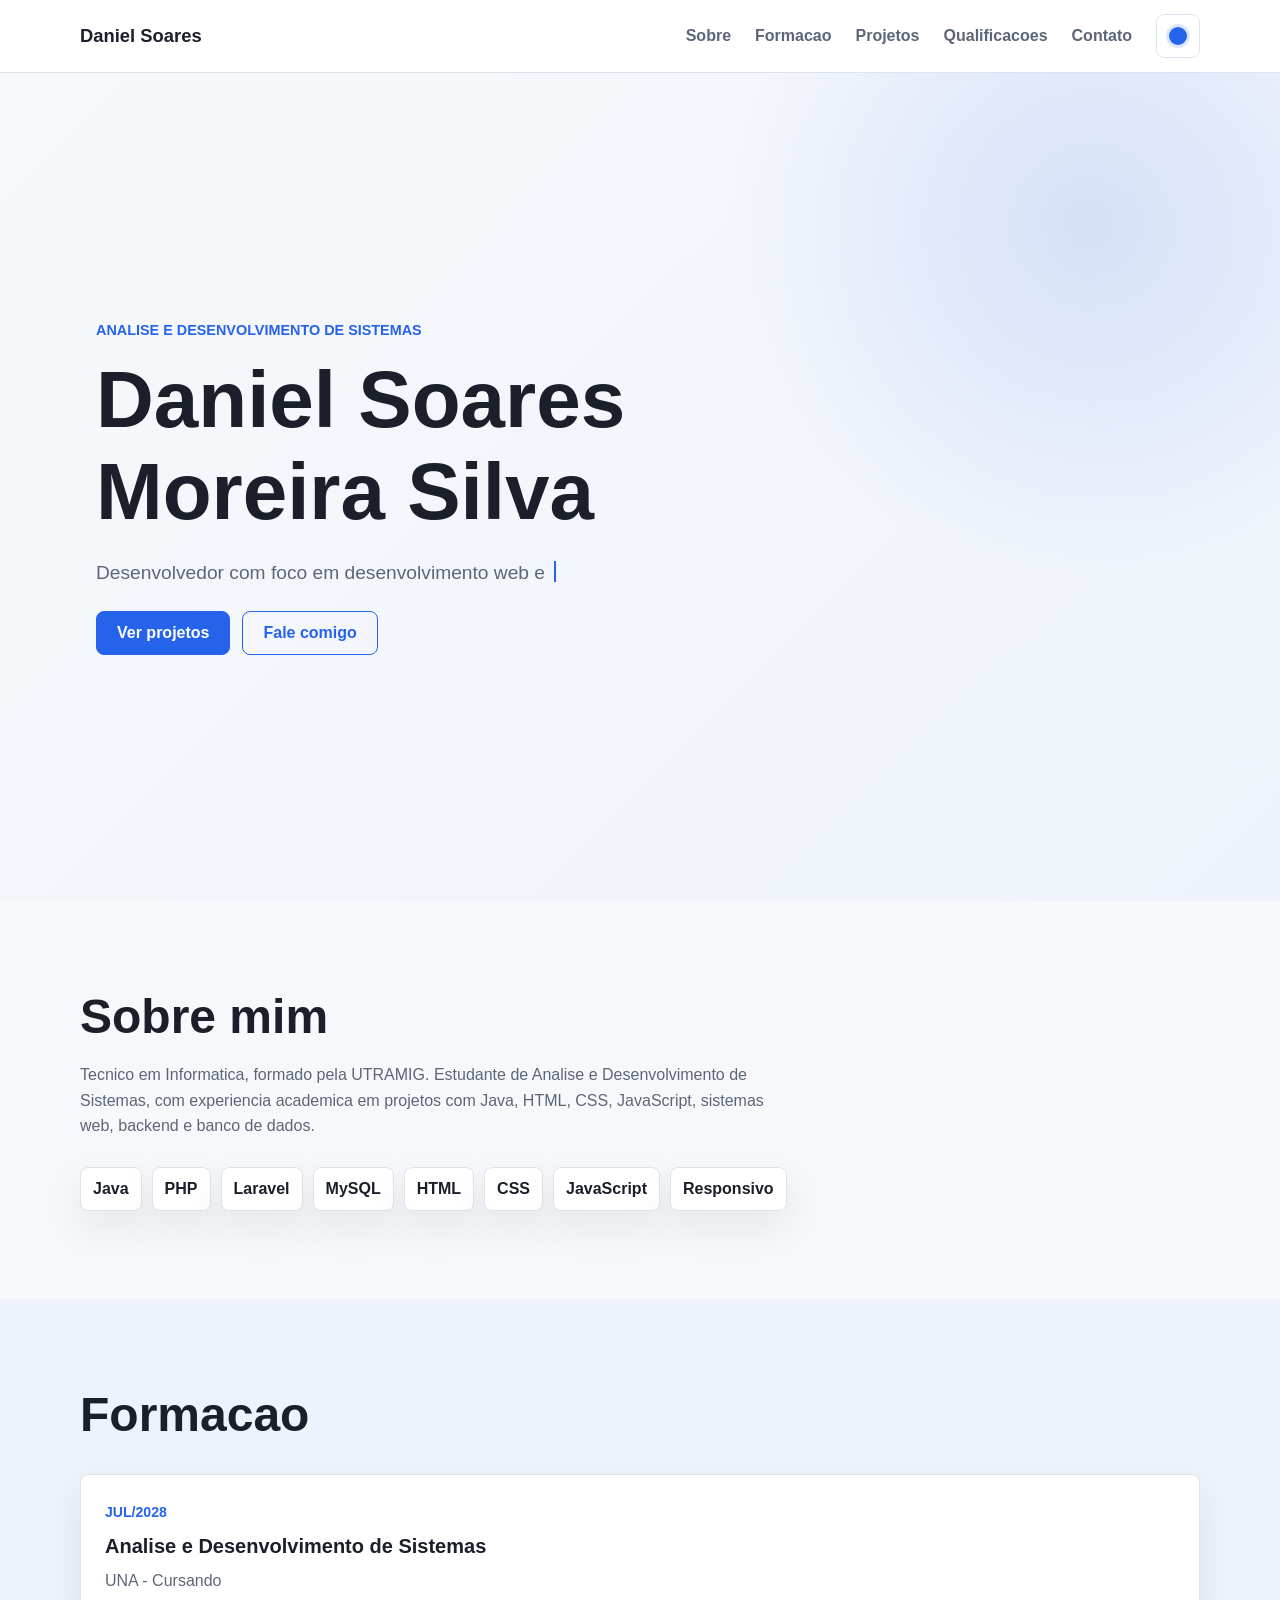
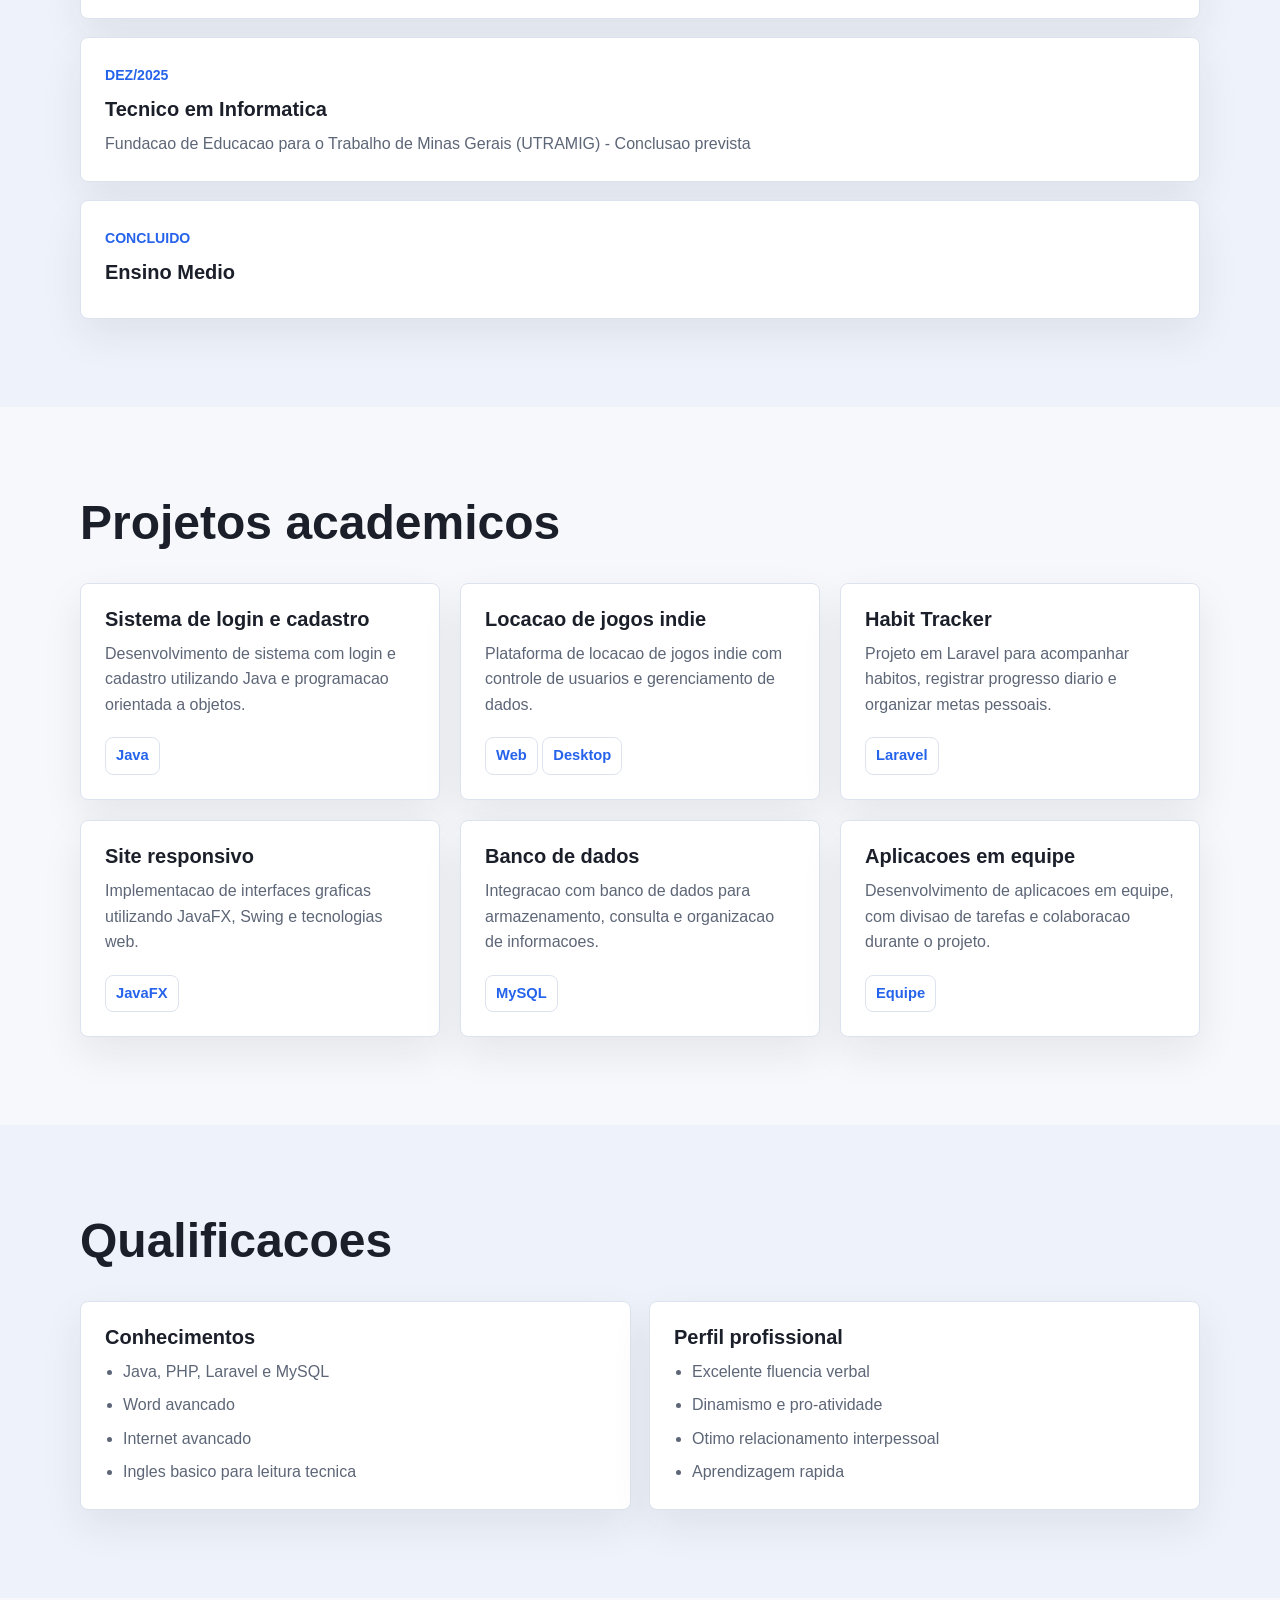
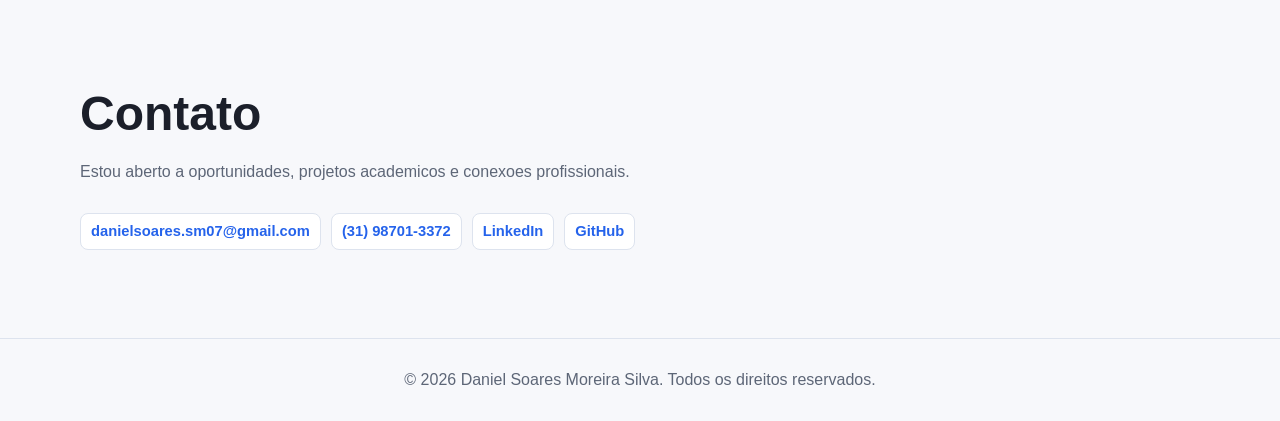
==== index.html @ de7eb10c "Add initial HTML, CSS, JS files and favicon for portfolio" ====
<!DOCTYPE html>
<html lang="pt-BR">
<head>
  <meta charset="UTF-8">
  <meta name="viewport" content="width=device-width, initial-scale=1.0">
  <title>Daniel Soares Moreira Silva | Portfolio</title>
  <link rel="icon" type="image/svg+xml" href="assets/images/favicon.svg">
  <link rel="stylesheet" href="css/style.css">
</head>
<body>
  <div class="scroll-progress" aria-hidden="true"></div>

  <header class="site-header">
    <nav class="nav">
      <a class="logo" href="#inicio">Daniel Soares</a>

      <ul class="nav-links">
        <li><a href="#sobre">Sobre</a></li>
        <li><a href="#formacao">Formacao</a></li>
        <li><a href="#projetos">Projetos</a></li>
        <li><a href="#qualificacoes">Qualificacoes</a></li>
        <li><a href="#contato">Contato</a></li>
      </ul>

      <div class="nav-actions">
        <button class="theme-toggle" type="button" aria-label="Alternar tema" aria-pressed="false">
          <span class="theme-toggle-icon" aria-hidden="true"></span>
        </button>

        <button class="menu-toggle" type="button" aria-label="Abrir menu" aria-expanded="false">
          <span></span>
          <span></span>
          <span></span>
        </button>
      </div>
    </nav>
  </header>

  <main>
    <section id="inicio" class="hero reveal">
      <div class="hero-content">
        <p class="eyebrow">Analise e Desenvolvimento de Sistemas</p>
        <h1>Daniel Soares Moreira Silva</h1>
        <p>Desenvolvedor com foco em <span class="typed-text"></span><span class="cursor" aria-hidden="true"></span></p>
        <div class="hero-actions">
          <a class="button" href="#projetos">Ver projetos</a>
          <a class="button button-secondary" href="#contato">Fale comigo</a>
        </div>
      </div>
    </section>

    <section id="sobre" class="section reveal">
      <div class="section-content">
        <h2>Sobre mim</h2>
        <p>
          Tecnico em Informatica, formado pela UTRAMIG. Estudante de Analise e Desenvolvimento de Sistemas, com experiencia academica em projetos com Java, HTML, CSS, JavaScript, sistemas web, backend e banco de dados.
        </p>
        <div class="skills">
          <span>Java</span>
          <span>PHP</span>
          <span>Laravel</span>
          <span>MySQL</span>
          <span>HTML</span>
          <span>CSS</span>
          <span>JavaScript</span>
          <span>Responsivo</span>
        </div>
      </div>
    </section>

    <section id="formacao" class="section section-muted reveal">
      <div class="section-content">
        <h2>Formacao</h2>
        <div class="timeline">
          <article class="timeline-item">
            <span class="timeline-date">Jul/2028</span>
            <h3>Analise e Desenvolvimento de Sistemas</h3>
            <p>UNA - Cursando</p>
          </article>

          <article class="timeline-item">
            <span class="timeline-date">Dez/2025</span>
            <h3>Tecnico em Informatica</h3>
            <p>Fundacao de Educacao para o Trabalho de Minas Gerais (UTRAMIG) - Conclusao prevista</p>
          </article>

          <article class="timeline-item">
            <span class="timeline-date">Concluido</span>
            <h3>Ensino Medio</h3>
          </article>
        </div>
      </div>
    </section>

    <section id="projetos" class="section reveal">
      <div class="section-content">
        <h2>Projetos academicos</h2>
        <div class="project-grid">
          <article class="project-card">
            <h3>Sistema de login e cadastro</h3>
            <p>Desenvolvimento de sistema com login e cadastro utilizando Java e programacao orientada a objetos.</p>
            <span class="project-tag">Java</span>
          </article>

          <article class="project-card">
            <h3>Locacao de jogos indie</h3>
            <p>Plataforma de locacao de jogos indie com controle de usuarios e gerenciamento de dados.</p>
            <span class="project-tag">Web</span>
            <span class="project-tag">Desktop</span>
          </article>

          <article class="project-card">
            <h3>Habit Tracker</h3>
            <p>Projeto em Laravel para acompanhar habitos, registrar progresso diario e organizar metas pessoais.</p>
            <span class="project-tag">Laravel</span>
          </article>

          <article class="project-card">
            <h3>Site responsivo</h3>
            <p>Implementacao de interfaces graficas utilizando JavaFX, Swing e tecnologias web.</p>
            <span class="project-tag">JavaFX</span>
          </article>

          <article class="project-card">
            <h3>Banco de dados</h3>
            <p>Integracao com banco de dados para armazenamento, consulta e organizacao de informacoes.</p>
            <span class="project-tag">MySQL</span>
          </article>

          <article class="project-card">
            <h3>Aplicacoes em equipe</h3>
            <p>Desenvolvimento de aplicacoes em equipe, com divisao de tarefas e colaboracao durante o projeto.</p>
            <span class="project-tag">Equipe</span>
          </article>
        </div>
      </div>
    </section>

    <section id="qualificacoes" class="section section-muted reveal">
      <div class="section-content">
        <h2>Qualificacoes</h2>
        <div class="info-grid">
          <article class="info-card">
            <h3>Conhecimentos</h3>
            <ul>
              <li>Java, PHP, Laravel e MySQL</li>
              <li>Word avancado</li>
              <li>Internet avancado</li>
              <li>Ingles basico para leitura tecnica</li>
            </ul>
          </article>

          <article class="info-card">
            <h3>Perfil profissional</h3>
            <ul>
              <li>Excelente fluencia verbal</li>
              <li>Dinamismo e pro-atividade</li>
              <li>Otimo relacionamento interpessoal</li>
              <li>Aprendizagem rapida</li>
            </ul>
          </article>
        </div>
      </div>
    </section>

    <section id="contato" class="section reveal">
      <div class="section-content">
        <h2>Contato</h2>
        <p>Estou aberto a oportunidades, projetos academicos e conexoes profissionais.</p>
        <div class="contact-list">
          <a href="mailto:danielsoares.sm07@gmail.com">danielsoares.sm07@gmail.com</a>
          <a href="tel:+5531987013372">(31) 98701-3372</a>
          <a href="https://www.linkedin.com/in/daniel-soares-2b769633a" aria-label="LinkedIn de Daniel">LinkedIn</a>
          <a href="https://github.com/dan-sms-dev" aria-label="GitHub de Daniel">GitHub</a>
        </div>
      </div>
    </section>
  </main>

  <footer class="site-footer">
    <p>&copy; <span id="current-year"></span> Daniel Soares Moreira Silva. Todos os direitos reservados.</p>
  </footer>

  <script src="js/script.js"></script>
</body>
</html>
---- css/style.css ----
:root {
  --color-bg: #f7f8fb;
  --color-surface: #ffffff;
  --color-surface-soft: #eef3fb;
  --color-text: #1b1f2a;
  --color-muted: #5d6677;
  --color-primary: #2563eb;
  --color-primary-dark: #1d4ed8;
  --color-border: #dde3ee;
  --color-header: rgba(255, 255, 255, 0.92);
  --shadow: 0 16px 40px rgba(27, 31, 42, 0.08);
  --container: 1120px;
}

[data-theme="dark"] {
  --color-bg: #10131a;
  --color-surface: #171b24;
  --color-surface-soft: #121722;
  --color-text: #eef2ff;
  --color-muted: #a6afc3;
  --color-primary: #60a5fa;
  --color-primary-dark: #3b82f6;
  --color-border: #2c3444;
  --color-header: rgba(23, 27, 36, 0.92);
  --shadow: 0 18px 48px rgba(0, 0, 0, 0.28);
}

* {
  box-sizing: border-box;
  margin: 0;
  padding: 0;
}

html {
  scroll-behavior: smooth;
}

body {
  min-height: 100vh;
  background: var(--color-bg);
  color: var(--color-text);
  font-family: Arial, Helvetica, sans-serif;
  line-height: 1.6;
  transition: background 0.25s ease, color 0.25s ease;
}

a {
  color: inherit;
  text-decoration: none;
}

.scroll-progress {
  position: fixed;
  top: 0;
  left: 0;
  z-index: 20;
  width: 0%;
  height: 3px;
  background: var(--color-primary);
}

.site-header {
  position: sticky;
  top: 0;
  z-index: 10;
  background: var(--color-header);
  border-bottom: 1px solid var(--color-border);
  backdrop-filter: blur(12px);
}

.nav {
  width: min(100% - 32px, var(--container));
  min-height: 72px;
  margin: 0 auto;
  display: flex;
  align-items: center;
  justify-content: space-between;
  gap: 24px;
}

.logo {
  font-size: 1.15rem;
  font-weight: 700;
}

.nav-links {
  display: flex;
  align-items: center;
  gap: 24px;
  list-style: none;
  margin-left: auto;
}

.nav-links a {
  position: relative;
  color: var(--color-muted);
  font-weight: 600;
  transition: color 0.2s ease;
}

.nav-links a:hover,
.nav-links a.is-active {
  color: var(--color-primary);
}

.nav-links a::after {
  content: "";
  position: absolute;
  left: 0;
  right: 0;
  bottom: -8px;
  height: 2px;
  background: var(--color-primary);
  transform: scaleX(0);
  transform-origin: center;
  transition: transform 0.2s ease;
}

.nav-links a:hover::after,
.nav-links a.is-active::after {
  transform: scaleX(1);
}

.nav-actions {
  display: flex;
  align-items: center;
  gap: 10px;
}

.theme-toggle,
.menu-toggle {
  width: 44px;
  height: 44px;
  align-items: center;
  justify-content: center;
  background: var(--color-surface);
  border: 1px solid var(--color-border);
  border-radius: 8px;
  color: var(--color-text);
  cursor: pointer;
  transition: border-color 0.2s ease, transform 0.2s ease, background 0.2s ease;
}

.theme-toggle {
  display: inline-flex;
}

.theme-toggle-icon {
  width: 18px;
  height: 18px;
  border-radius: 50%;
  background: var(--color-primary);
  box-shadow: 0 0 0 3px rgba(37, 99, 235, 0.16);
  transition: background 0.2s ease, box-shadow 0.2s ease, transform 0.2s ease;
}

[data-theme="dark"] .theme-toggle-icon {
  background: transparent;
  box-shadow: inset -6px -4px 0 0 var(--color-primary);
  transform: rotate(-18deg);
}

.theme-toggle:hover,
.menu-toggle:hover {
  border-color: var(--color-primary);
  transform: translateY(-1px);
}

.menu-toggle {
  display: none;
  flex-direction: column;
  gap: 5px;
}

.menu-toggle span {
  width: 20px;
  height: 2px;
  background: var(--color-text);
}

.hero {
  min-height: calc(100vh - 72px);
  display: grid;
  align-items: center;
  padding: 80px 16px;
  background:
    radial-gradient(circle at 85% 18%, rgba(37, 99, 235, 0.14), transparent 28%),
    linear-gradient(135deg, var(--color-bg), var(--color-surface-soft));
}

.hero-content,
.section-content {
  width: min(100%, var(--container));
  margin: 0 auto;
}

.hero-content {
  max-width: 760px;
  margin-left: max(16px, calc((100vw - var(--container)) / 2));
}

.eyebrow {
  margin-bottom: 12px;
  color: var(--color-primary);
  font-size: 0.9rem;
  font-weight: 700;
  text-transform: uppercase;
}

h1,
h2,
h3 {
  line-height: 1.15;
}

h1 {
  max-width: 680px;
  margin-bottom: 20px;
  font-size: clamp(2.5rem, 7vw, 5rem);
}

h2 {
  margin-bottom: 18px;
  font-size: clamp(2rem, 4vw, 3rem);
}

h3 {
  margin-bottom: 10px;
  font-size: 1.25rem;
}

p {
  color: var(--color-muted);
  font-size: 1rem;
}

.hero p:not(.eyebrow) {
  max-width: 620px;
  margin-bottom: 22px;
  font-size: 1.2rem;
}

.cursor {
  display: inline-block;
  width: 2px;
  height: 1.1em;
  margin-left: 4px;
  background: var(--color-primary);
  vertical-align: -0.15em;
  animation: blink 0.8s infinite;
}

.hero-actions {
  display: flex;
  flex-wrap: wrap;
  gap: 12px;
}

.hero-meta,
.contact-list {
  display: flex;
  flex-wrap: wrap;
  gap: 10px;
  margin-bottom: 28px;
}

.hero-meta span,
.contact-list a,
.project-tag {
  display: inline-flex;
  align-items: center;
  min-height: 34px;
  padding: 6px 10px;
  background: var(--color-surface);
  border: 1px solid var(--color-border);
  border-radius: 8px;
  color: var(--color-muted);
  font-size: 0.92rem;
  font-weight: 700;
}

.button {
  display: inline-flex;
  align-items: center;
  justify-content: center;
  min-height: 44px;
  padding: 0 20px;
  background: var(--color-primary);
  color: #ffffff;
  border: 1px solid var(--color-primary);
  border-radius: 8px;
  font-weight: 700;
  transition: background 0.2s ease, border-color 0.2s ease, transform 0.2s ease;
}

.button:hover {
  background: var(--color-primary-dark);
  border-color: var(--color-primary-dark);
  transform: translateY(-1px);
}

.button-secondary {
  background: transparent;
  color: var(--color-primary);
}

.button-secondary:hover {
  color: #ffffff;
}

.section {
  padding: 88px 16px;
}

.section-muted {
  background: var(--color-surface-soft);
}

.section-content > p {
  max-width: 720px;
}

.skills {
  display: flex;
  flex-wrap: wrap;
  gap: 10px;
  margin-top: 28px;
}

.skills span {
  padding: 8px 12px;
  background: var(--color-surface);
  border: 1px solid var(--color-border);
  border-radius: 8px;
  color: var(--color-text);
  font-weight: 700;
  box-shadow: var(--shadow);
}

.timeline,
.info-grid {
  display: grid;
  gap: 18px;
  margin-top: 32px;
}

.timeline {
  position: relative;
}

.timeline-item,
.info-card {
  padding: 24px;
  background: var(--color-surface);
  border: 1px solid var(--color-border);
  border-radius: 8px;
  box-shadow: var(--shadow);
}

.timeline-date {
  display: inline-flex;
  margin-bottom: 12px;
  color: var(--color-primary);
  font-size: 0.88rem;
  font-weight: 800;
  text-transform: uppercase;
}

.info-grid {
  grid-template-columns: repeat(2, minmax(0, 1fr));
}

.info-card ul {
  display: grid;
  gap: 8px;
  margin-left: 18px;
  color: var(--color-muted);
}

.project-grid {
  display: grid;
  grid-template-columns: repeat(3, minmax(0, 1fr));
  gap: 20px;
  margin-top: 32px;
}

.project-card {
  min-height: 180px;
  padding: 24px;
  background: var(--color-surface);
  border: 1px solid var(--color-border);
  border-radius: 8px;
  box-shadow: var(--shadow);
  transition: border-color 0.2s ease, transform 0.2s ease, box-shadow 0.2s ease;
}

.project-card:hover {
  border-color: var(--color-primary);
  transform: translateY(-6px);
  box-shadow: 0 24px 56px rgba(27, 31, 42, 0.14);
}

.project-tag {
  display: inline-flex;
  margin-top: 20px;
  color: var(--color-primary);
  background: transparent;
}

.contact-list {
  margin-top: 28px;
  margin-bottom: 0;
}

.contact-list a {
  color: var(--color-primary);
  transition: border-color 0.2s ease, transform 0.2s ease;
}

.contact-list a:hover {
  border-color: var(--color-primary);
  transform: translateY(-2px);
}

.site-footer {
  padding: 28px 16px;
  text-align: center;
  border-top: 1px solid var(--color-border);
}

.reveal {
  opacity: 0;
  transform: translateY(24px);
  transition: opacity 0.55s ease, transform 0.55s ease;
}

.reveal.is-visible {
  opacity: 1;
  transform: translateY(0);
}

@keyframes blink {
  50% {
    opacity: 0;
  }
}

@media (max-width: 760px) {
  .menu-toggle {
    display: flex;
  }

  .nav-links {
    position: absolute;
    top: 72px;
    left: 0;
    right: 0;
    display: none;
    flex-direction: column;
    align-items: stretch;
    gap: 0;
    background: var(--color-surface);
    border-bottom: 1px solid var(--color-border);
  }

  .nav-links.is-open {
    display: flex;
  }

  .nav-links a {
    display: block;
    padding: 16px;
  }

  .nav-links a::after {
    display: none;
  }

  .hero {
    min-height: auto;
    padding: 96px 16px 72px;
  }

  .hero-content {
    margin: 0 auto;
  }

  .project-grid {
    grid-template-columns: 1fr;
  }

  .info-grid {
    grid-template-columns: 1fr;
  }
}
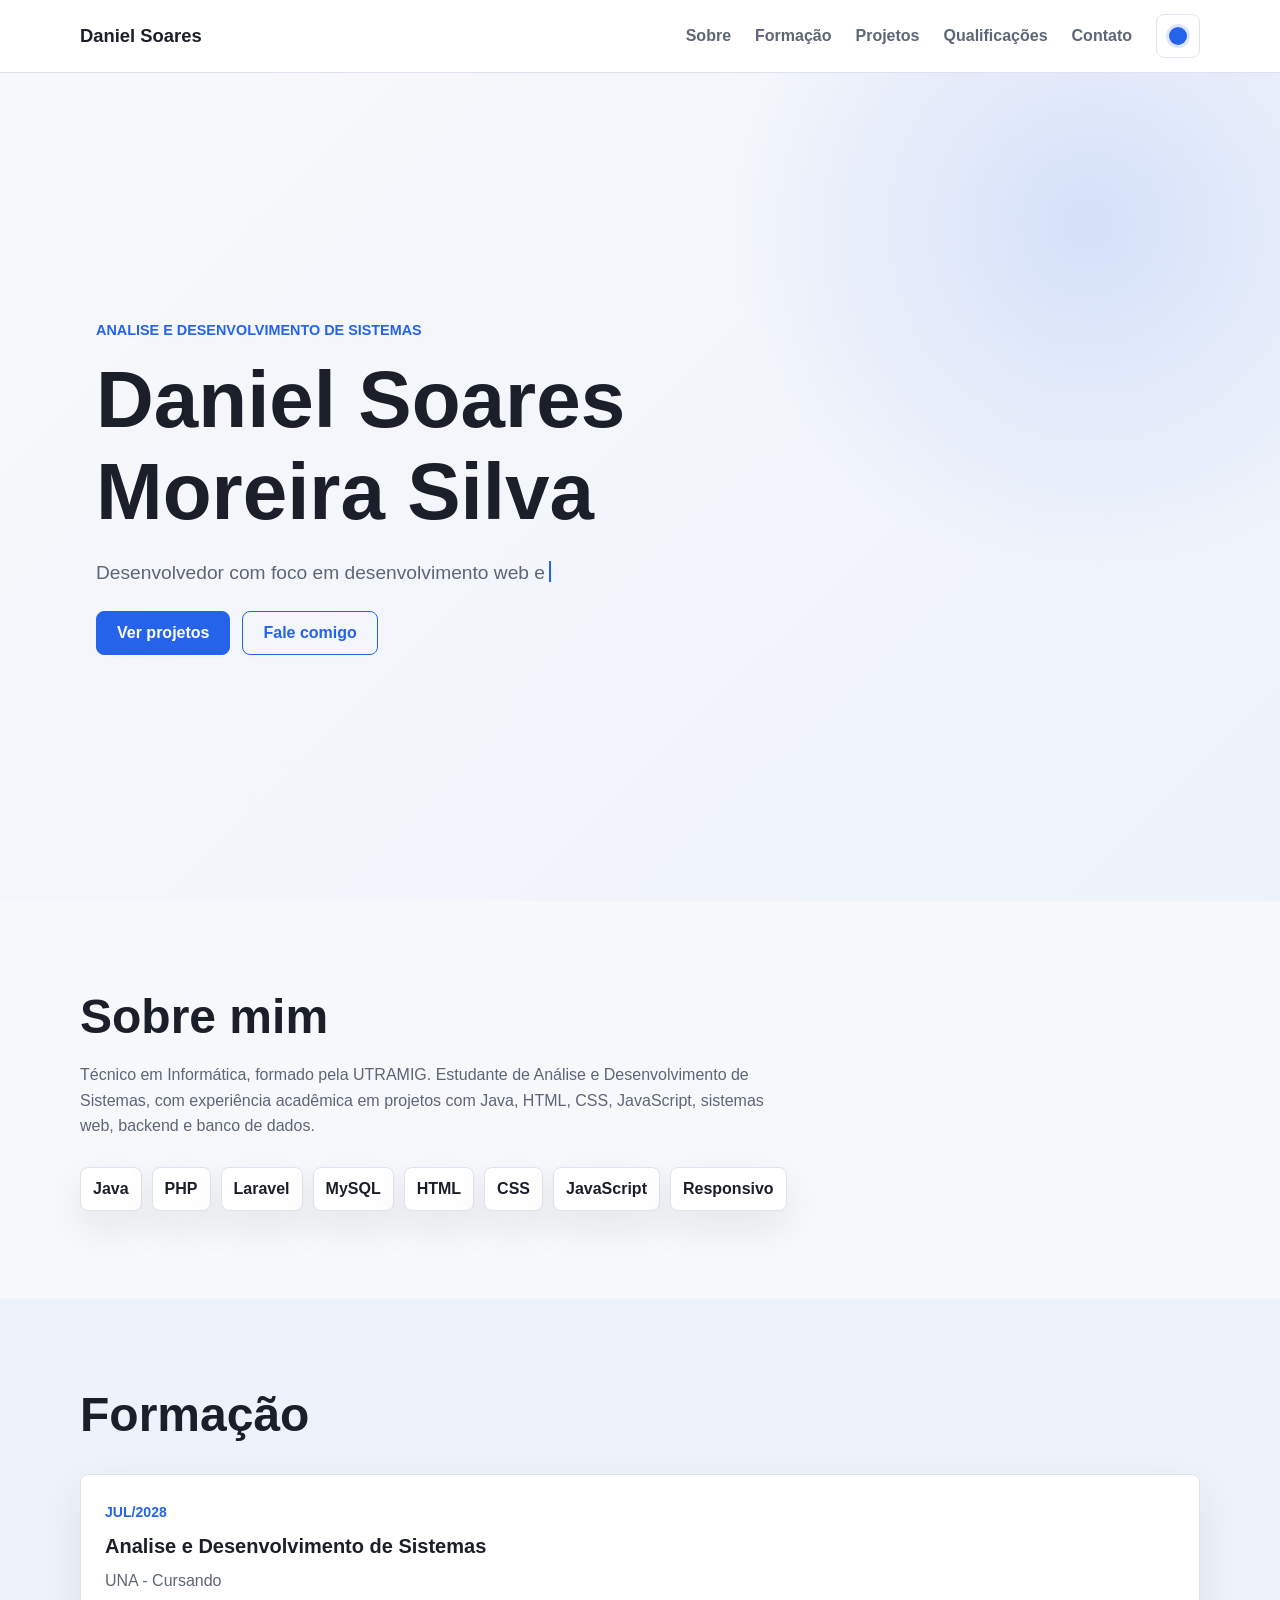
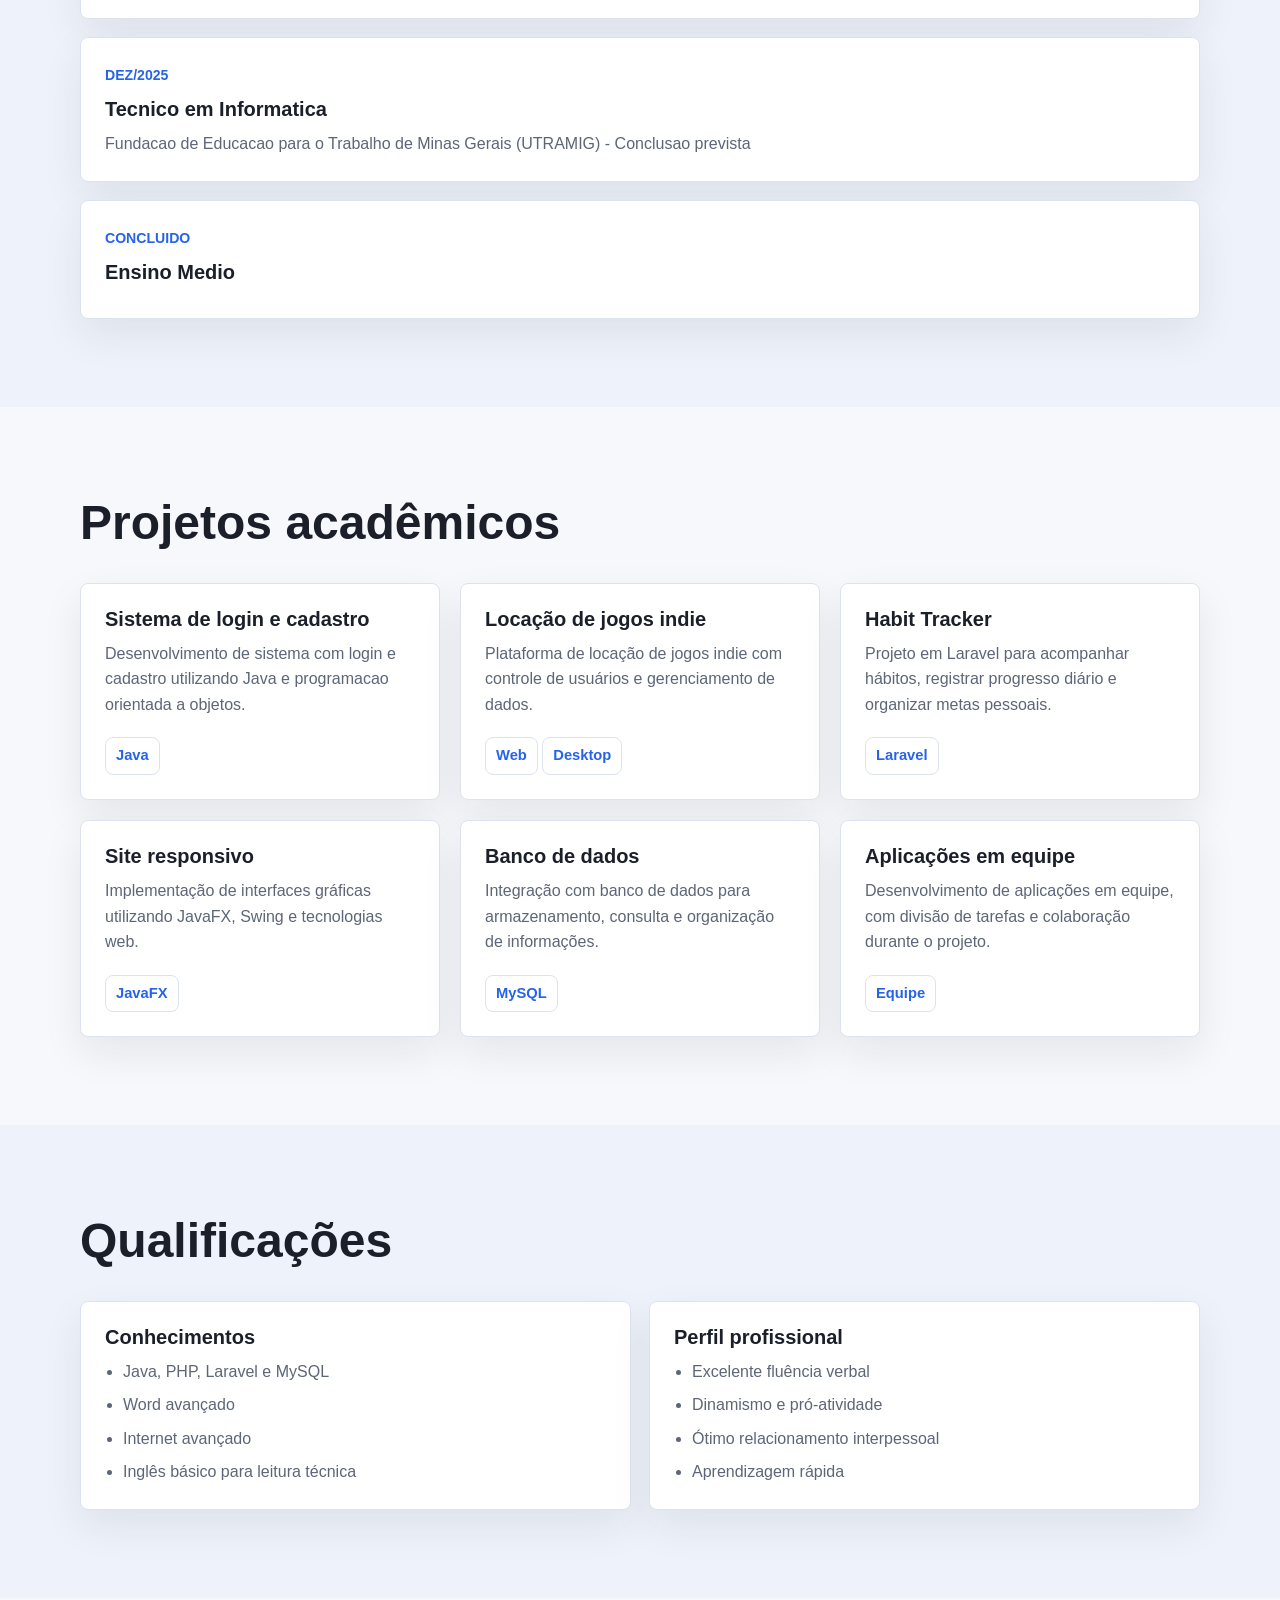
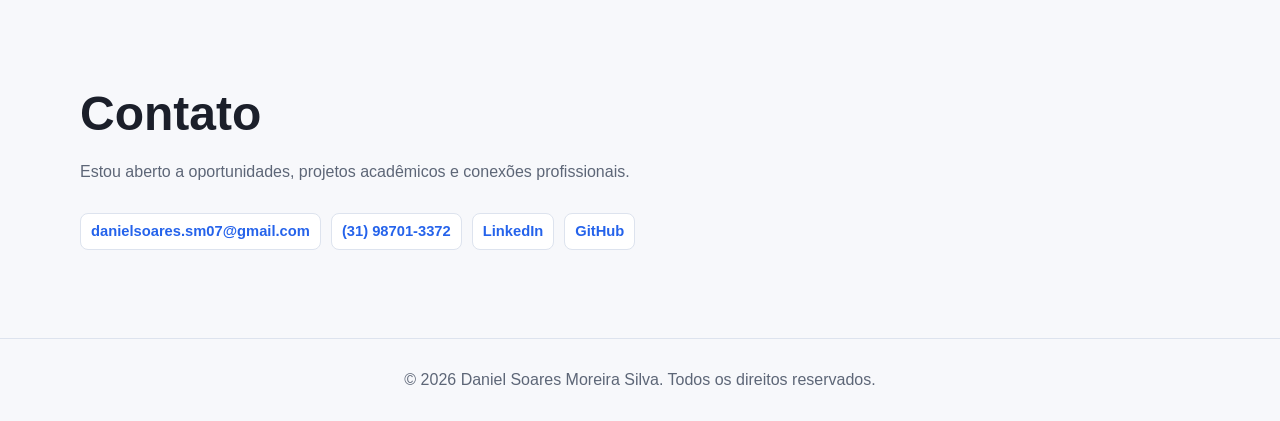
==== commit 37bc1fda: "Fix typos and improve Portuguese accents in portfolio content" ====
--- a/index.html
+++ b/index.html
@@ -16,9 +16,9 @@
 
       <ul class="nav-links">
         <li><a href="#sobre">Sobre</a></li>
-        <li><a href="#formacao">Formacao</a></li>
+        <li><a href="#formacao">Formação</a></li>
         <li><a href="#projetos">Projetos</a></li>
-        <li><a href="#qualificacoes">Qualificacoes</a></li>
+        <li><a href="#qualificacoes">Qualificações</a></li>
         <li><a href="#contato">Contato</a></li>
       </ul>
 
@@ -53,7 +53,7 @@
       <div class="section-content">
         <h2>Sobre mim</h2>
         <p>
-          Tecnico em Informatica, formado pela UTRAMIG. Estudante de Analise e Desenvolvimento de Sistemas, com experiencia academica em projetos com Java, HTML, CSS, JavaScript, sistemas web, backend e banco de dados.
+          Técnico em Informática, formado pela UTRAMIG. Estudante de Análise e Desenvolvimento de Sistemas, com experiência acadêmica em projetos com Java, HTML, CSS, JavaScript, sistemas web, backend e banco de dados.
         </p>
         <div class="skills">
           <span>Java</span>
@@ -70,7 +70,7 @@
 
     <section id="formacao" class="section section-muted reveal">
       <div class="section-content">
-        <h2>Formacao</h2>
+        <h2>Formação</h2>
         <div class="timeline">
           <article class="timeline-item">
             <span class="timeline-date">Jul/2028</span>
@@ -94,7 +94,7 @@
 
     <section id="projetos" class="section reveal">
       <div class="section-content">
-        <h2>Projetos academicos</h2>
+        <h2>Projetos acadêmicos</h2>
         <div class="project-grid">
           <article class="project-card">
             <h3>Sistema de login e cadastro</h3>
@@ -103,33 +103,33 @@
           </article>
 
           <article class="project-card">
-            <h3>Locacao de jogos indie</h3>
-            <p>Plataforma de locacao de jogos indie com controle de usuarios e gerenciamento de dados.</p>
+            <h3>Locação de jogos indie</h3>
+            <p>Plataforma de locação de jogos indie com controle de usuários e gerenciamento de dados.</p>
             <span class="project-tag">Web</span>
             <span class="project-tag">Desktop</span>
           </article>
 
           <article class="project-card">
             <h3>Habit Tracker</h3>
-            <p>Projeto em Laravel para acompanhar habitos, registrar progresso diario e organizar metas pessoais.</p>
+            <p>Projeto em Laravel para acompanhar hábitos, registrar progresso diário e organizar metas pessoais.</p>
             <span class="project-tag">Laravel</span>
           </article>
 
           <article class="project-card">
             <h3>Site responsivo</h3>
-            <p>Implementacao de interfaces graficas utilizando JavaFX, Swing e tecnologias web.</p>
+            <p>Implementação de interfaces gráficas utilizando JavaFX, Swing e tecnologias web.</p>
             <span class="project-tag">JavaFX</span>
           </article>
 
           <article class="project-card">
             <h3>Banco de dados</h3>
-            <p>Integracao com banco de dados para armazenamento, consulta e organizacao de informacoes.</p>
+            <p>Integração com banco de dados para armazenamento, consulta e organização de informações.</p>
             <span class="project-tag">MySQL</span>
           </article>
 
           <article class="project-card">
-            <h3>Aplicacoes em equipe</h3>
-            <p>Desenvolvimento de aplicacoes em equipe, com divisao de tarefas e colaboracao durante o projeto.</p>
+            <h3>Aplicações em equipe</h3>
+            <p>Desenvolvimento de aplicações em equipe, com divisão de tarefas e colaboração durante o projeto.</p>
             <span class="project-tag">Equipe</span>
           </article>
         </div>
@@ -138,25 +138,25 @@
 
     <section id="qualificacoes" class="section section-muted reveal">
       <div class="section-content">
-        <h2>Qualificacoes</h2>
+        <h2>Qualificações</h2>
         <div class="info-grid">
           <article class="info-card">
             <h3>Conhecimentos</h3>
             <ul>
               <li>Java, PHP, Laravel e MySQL</li>
-              <li>Word avancado</li>
-              <li>Internet avancado</li>
-              <li>Ingles basico para leitura tecnica</li>
+              <li>Word avançado</li>
+              <li>Internet avançado</li>
+              <li>Inglês básico para leitura técnica</li>
             </ul>
           </article>
 
           <article class="info-card">
             <h3>Perfil profissional</h3>
             <ul>
-              <li>Excelente fluencia verbal</li>
-              <li>Dinamismo e pro-atividade</li>
-              <li>Otimo relacionamento interpessoal</li>
-              <li>Aprendizagem rapida</li>
+              <li>Excelente fluência verbal</li>
+              <li>Dinamismo e pró-atividade</li>
+              <li>Ótimo relacionamento interpessoal</li>
+              <li>Aprendizagem rápida</li>
             </ul>
           </article>
         </div>
@@ -166,7 +166,7 @@
     <section id="contato" class="section reveal">
       <div class="section-content">
         <h2>Contato</h2>
-        <p>Estou aberto a oportunidades, projetos academicos e conexoes profissionais.</p>
+        <p>Estou aberto a oportunidades, projetos acadêmicos e conexões profissionais.</p>
         <div class="contact-list">
           <a href="mailto:danielsoares.sm07@gmail.com">danielsoares.sm07@gmail.com</a>
           <a href="tel:+5531987013372">(31) 98701-3372</a>
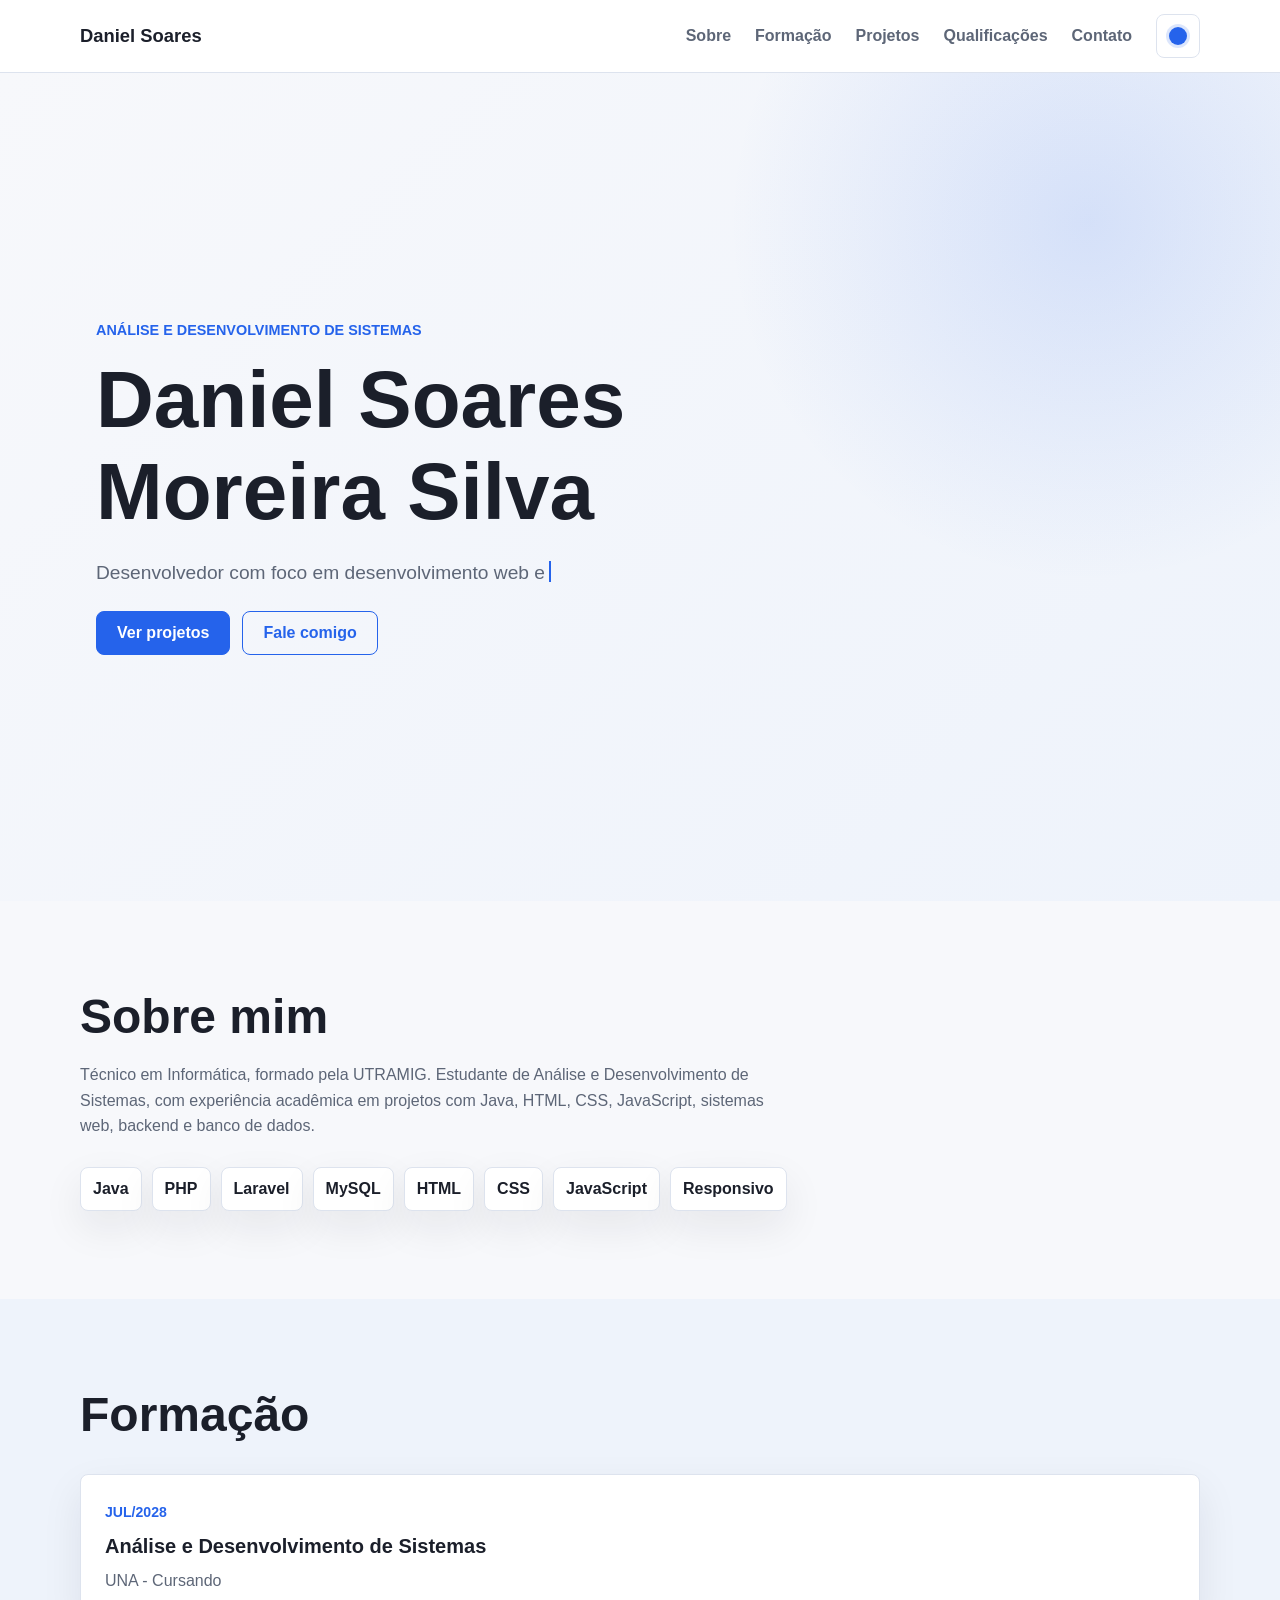
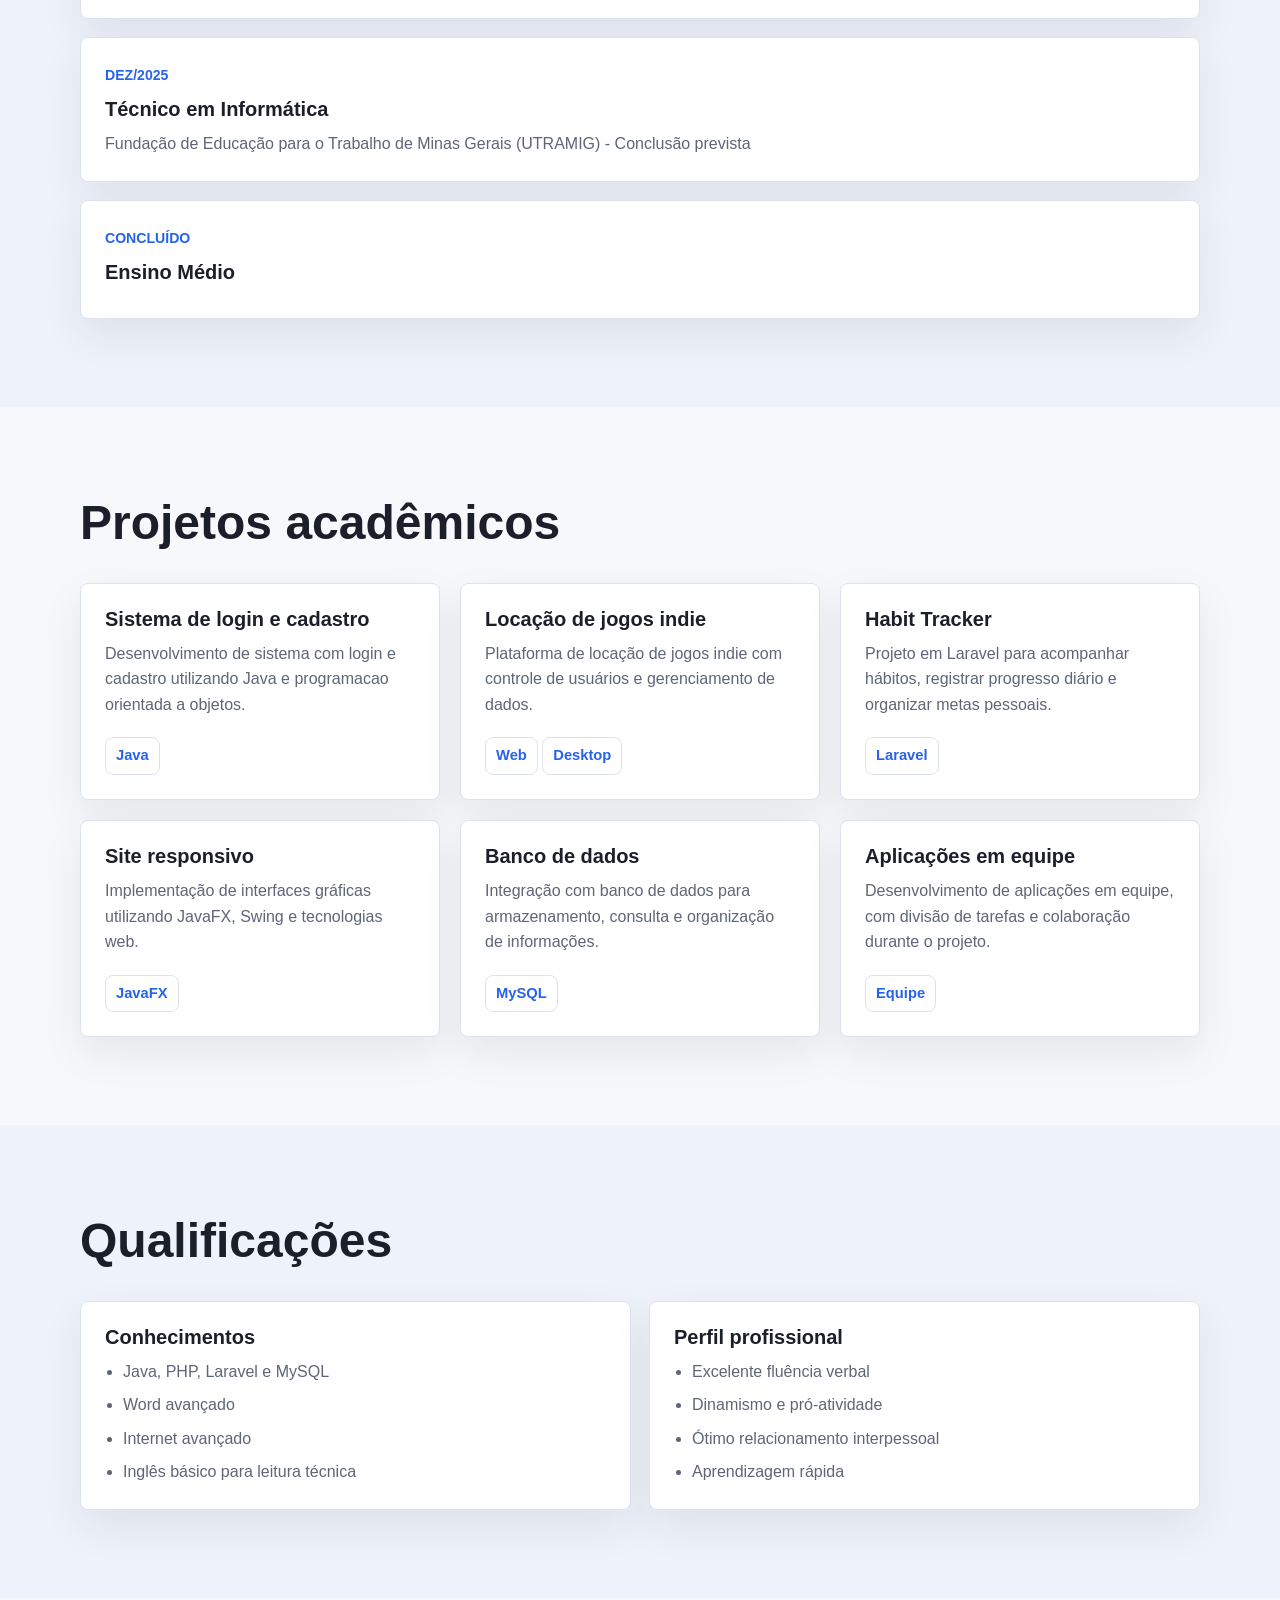
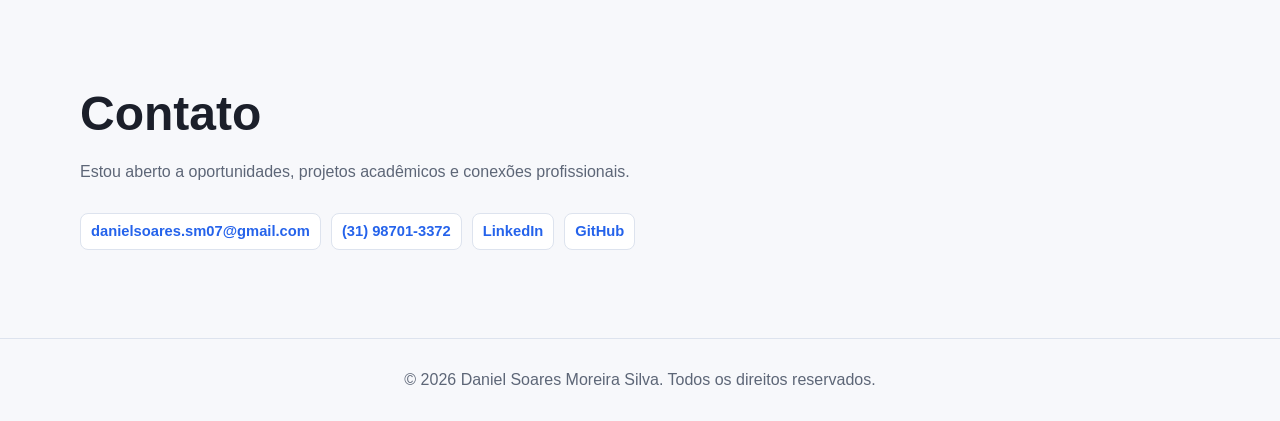
==== commit f6d525b6: "Fix typos and improve accents in Portuguese text throughout the portfolio" ====
--- a/index.html
+++ b/index.html
@@ -39,7 +39,7 @@
   <main>
     <section id="inicio" class="hero reveal">
       <div class="hero-content">
-        <p class="eyebrow">Analise e Desenvolvimento de Sistemas</p>
+        <p class="eyebrow">Análise e Desenvolvimento de Sistemas</p>
         <h1>Daniel Soares Moreira Silva</h1>
         <p>Desenvolvedor com foco em <span class="typed-text"></span><span class="cursor" aria-hidden="true"></span></p>
         <div class="hero-actions">
@@ -74,19 +74,19 @@
         <div class="timeline">
           <article class="timeline-item">
             <span class="timeline-date">Jul/2028</span>
-            <h3>Analise e Desenvolvimento de Sistemas</h3>
+            <h3>Análise e Desenvolvimento de Sistemas</h3>
             <p>UNA - Cursando</p>
           </article>
 
           <article class="timeline-item">
             <span class="timeline-date">Dez/2025</span>
-            <h3>Tecnico em Informatica</h3>
-            <p>Fundacao de Educacao para o Trabalho de Minas Gerais (UTRAMIG) - Conclusao prevista</p>
+            <h3>Técnico em Informática</h3>
+            <p>Fundação de Educação para o Trabalho de Minas Gerais (UTRAMIG) - Conclusão prevista</p>
           </article>
 
           <article class="timeline-item">
-            <span class="timeline-date">Concluido</span>
-            <h3>Ensino Medio</h3>
+            <span class="timeline-date">Concluído</span>
+            <h3>Ensino Médio</h3>
           </article>
         </div>
       </div>
